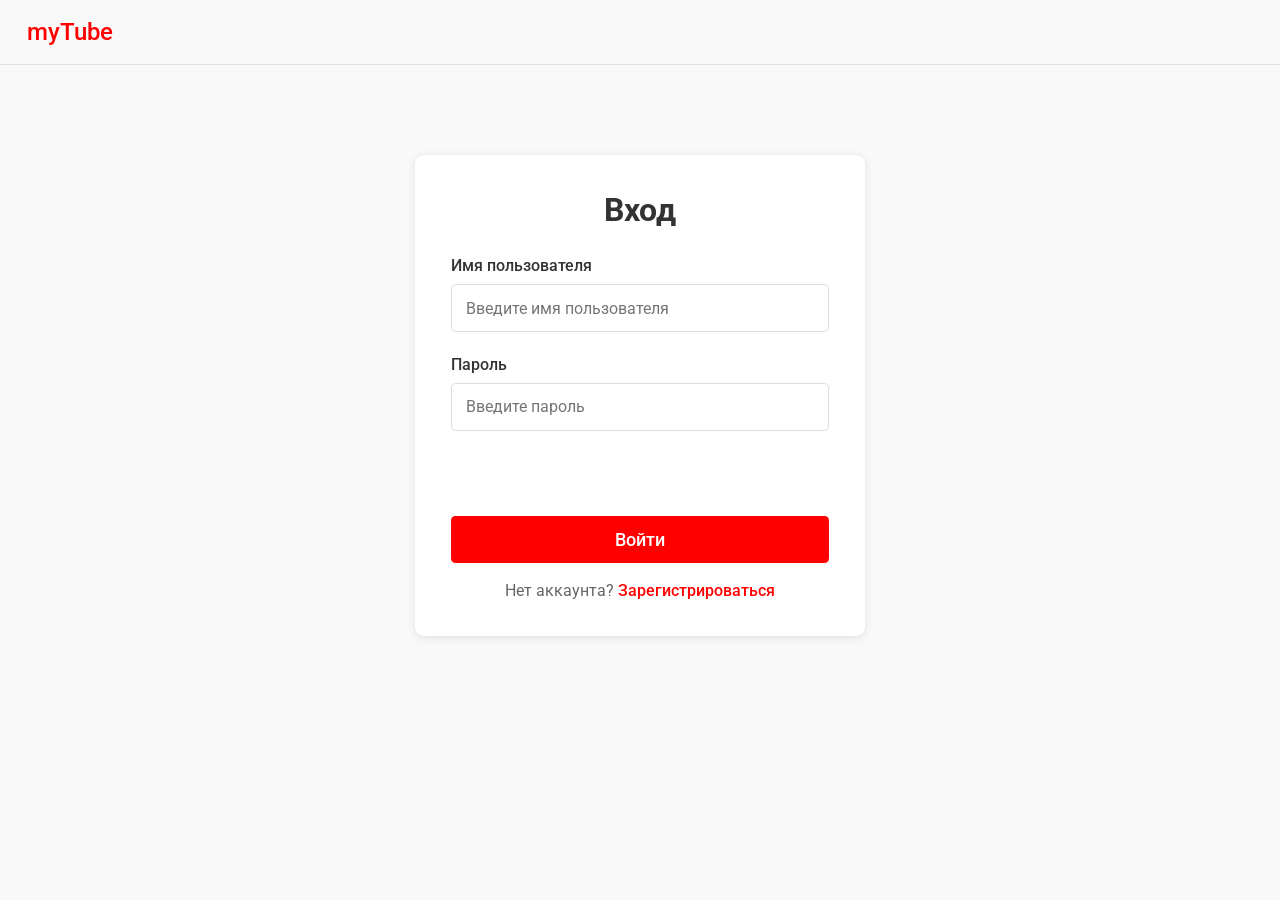
==== templates/login.html @ 0156db01 "fix video playback with dynamic format detection" ====
<!DOCTYPE html>
<html lang="ru">
<head>
    <meta charset="UTF-8">
    <meta name="viewport" content="width=device-width, initial-scale=1.0">
    <title>Вход - myTube</title>
    <link rel="stylesheet" href="/static/general.css">
    <link rel="stylesheet" href="/static/auth.css">
</head>
<body>
    <div class="header">
        <a href="/">myTube</a>
    </div>
    
    <div class="auth-container">
        <h1>Вход</h1>
        
        <form id="loginForm">
            <div class="form-group">
                <label for="username">Имя пользователя</label>
                <input type="text" id="username" name="username" placeholder="Введите имя пользователя" required>
            </div>
            
            <div class="form-group">
                <label for="password">Пароль</label>
                <input type="password" id="password" name="password" placeholder="Введите пароль" required>
            </div>
            
            <div id="authStatus" class="auth-status"></div>
            
            <button type="submit" class="btn-submit">Войти</button>
        </form>
        
        <div class="auth-links">
            Нет аккаунта? <a href="/register">Зарегистрироваться</a>
        </div>
    </div>

    <script>
        const loginForm = document.getElementById('loginForm');
        const authStatus = document.getElementById('authStatus');
        const submitBtn = document.querySelector('.btn-submit');

        loginForm.onsubmit = async function(e) {
            e.preventDefault();
            
            authStatus.textContent = '';
            authStatus.className = 'auth-status';
            submitBtn.disabled = true;
            
            const formData = new FormData(this);
            
            try {
                const response = await fetch('/login', {
                    method: 'POST',
                    body: formData
                });
                
                const result = await response.json();
                
                if (response.ok) {
                    window.location.href = result.redirect || '/';
                } else {
                    authStatus.textContent = '✗ ' + (result.error || 'Ошибка входа');
                    authStatus.className = 'auth-status error';
                    submitBtn.disabled = false;
                }
            } catch (error) {
                authStatus.textContent = '✗ Ошибка соединения: ' + error;
                authStatus.className = 'auth-status error';
                submitBtn.disabled = false;
            }
        };
    </script>
</body>
</html>
---- static/general.css ----
@import url('https://fonts.googleapis.com/css2?family=Roboto:ital,wght@0,100;0,300;0,400;0,500;0,700;0,900;1,100;1,300;1,400;1,500;1,700;1,900&display=swap');

* {
    margin: 0;
    padding: 0;
    font-family: "Roboto", sans-serif;
}

.header {
    padding: 2vh 3vh;
    display: flex;
    justify-content: space-between;
    align-items: center;
    border-bottom: 1px solid #e0e0e0;
}

.header > a {
    color: red;
    text-decoration: none;
    font-weight: 500;
    font-size: 1.5em;
}

.header-right {
    display: flex;
    gap: 1.5vh;
    align-items: center;
}

.user-info {
    color: #333;
    font-weight: 500;
    font-size: 0.95em;
}

.btn-logout, .btn-login, .btn-register, .upload-btn {
    text-decoration: none;
    padding: 0.8vh 1.5vh;
    border-radius: 0.5vh;
    font-size: 0.9em;
    transition: background-color 0.3s;
    white-space: nowrap;
    border: none;
    cursor: pointer;
}

.btn-logout {
    background-color: #f0f0f0;
    color: #333;
}

.btn-logout:hover {
    background-color: #e0e0e0;
}

.btn-login {
    background-color: transparent;
    color: red;
    border: 1px solid red;
}

.btn-login:hover {
    background-color: #fff5f5;
}

.btn-register, .upload-btn {
    background-color: red;
    color: white;
}

.btn-register:hover, .upload-btn:hover {
    background-color: darkred;
}
---- static/auth.css ----
@import url('https://fonts.googleapis.com/css2?family=Roboto:ital,wght@0,100;0,300;0,400;0,500;0,700;0,900;1,100;1,300;1,400;1,500;1,700;1,900&display=swap');

* {
    margin: 0;
    padding: 0;
    font-family: "Roboto", sans-serif;
    box-sizing: border-box;
}

body {
    background-color: #f9f9f9;
}

.auth-container {
    max-width: 450px;
    margin: 10vh auto;
    padding: 4vh;
    background-color: white;
    border-radius: 1vh;
    box-shadow: 0 2px 10px rgba(0, 0, 0, 0.1);
}

.auth-container h1 {
    margin-bottom: 3vh;
    color: #333;
    font-size: 2em;
    text-align: center;
}

.form-group {
    margin-bottom: 2.5vh;
}

.form-group label {
    display: block;
    margin-bottom: 1vh;
    font-weight: 500;
    color: #333;
    font-size: 1em;
}

.form-group input {
    width: 100%;
    padding: 1.5vh;
    border: 1px solid #ddd;
    border-radius: 0.5vh;
    font-size: 1em;
    transition: border-color 0.3s;
}

.form-group input:focus {
    outline: none;
    border-color: red;
}

.captcha-group {
    margin-top: 3vh;
}

.captcha-display {
    display: flex;
    align-items: center;
    gap: 1vh;
    margin-bottom: 1vh;
}

#captchaCanvas {
    border: 1px solid #ddd;
    border-radius: 0.5vh;
}

.captcha-refresh {
    background-color: #f0f0f0;
    border: 1px solid #ddd;
    border-radius: 0.5vh;
    padding: 1vh;
    cursor: pointer;
    font-size: 1.5em;
    transition: background-color 0.3s;
}

.captcha-refresh:hover {
    background-color: #e0e0e0;
}

.btn-submit {
    width: 100%;
    padding: 1.5vh;
    background-color: red;
    color: white;
    border: none;
    border-radius: 0.5vh;
    font-size: 1.1em;
    cursor: pointer;
    transition: background-color 0.3s;
    font-weight: 500;
    margin-top: 2vh;
}

.btn-submit:hover:not(:disabled) {
    background-color: darkred;
}

.btn-submit:disabled {
    background-color: #ccc;
    cursor: not-allowed;
}

.auth-status {
    padding: 1.5vh;
    border-radius: 0.5vh;
    margin: 2vh 0;
    text-align: center;
    font-weight: 500;
}

.auth-status.error {
    background-color: #f8d7da;
    color: #721c24;
    border: 1px solid #f5c6cb;
}

.auth-links {
    text-align: center;
    margin-top: 2vh;
    color: #666;
}

.auth-links a {
    color: red;
    text-decoration: none;
    font-weight: 500;
}

.auth-links a:hover {
    text-decoration: underline;
}

@media (max-width: 768px) {
    .auth-container {
        margin: 5vh 2vh;
        padding: 2vh;
    }
}
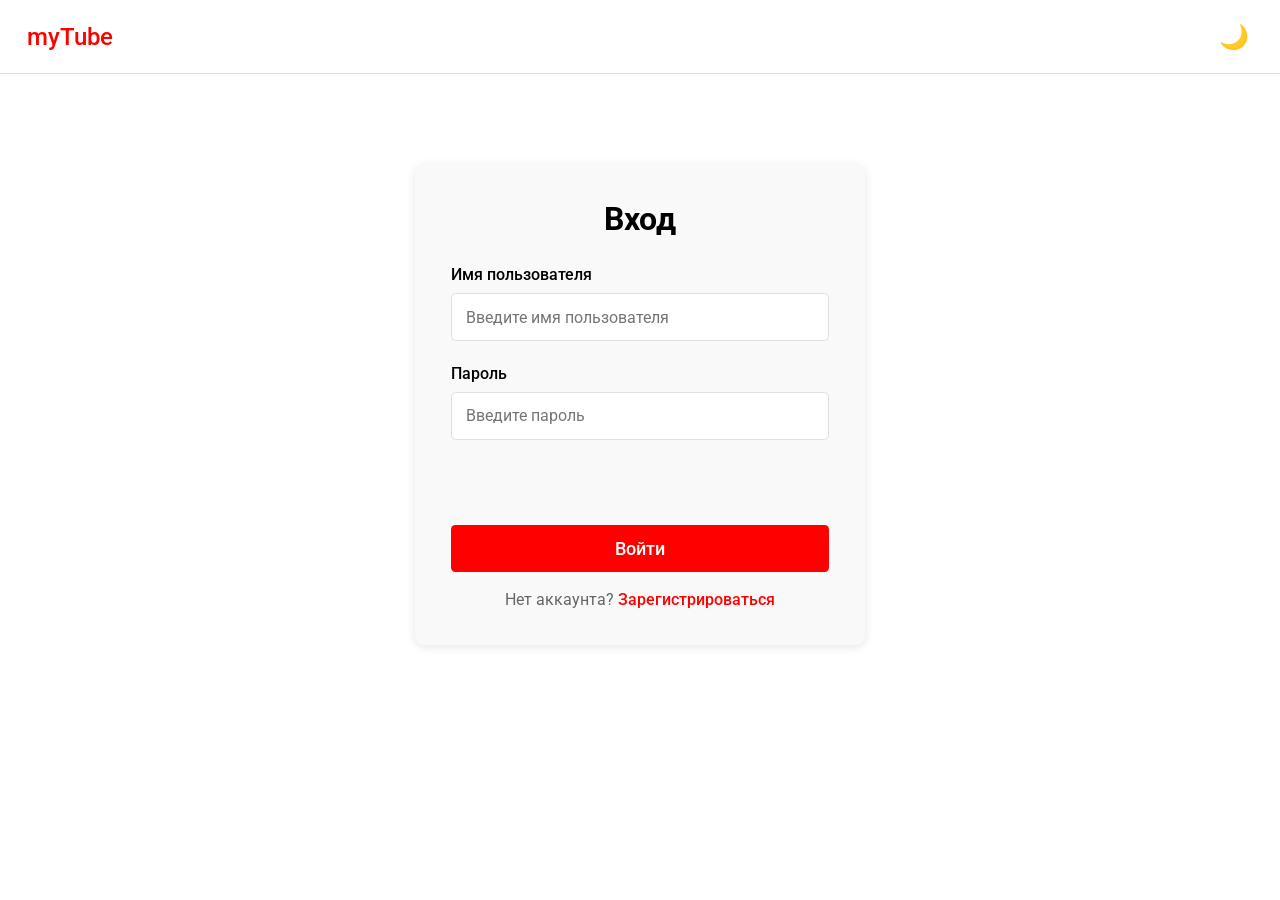
==== commit bed1d575: "Add all features: password hashing, dark theme, comments, search, views, profiles, subscriptions, fi" ====
--- a/templates/login.html
+++ b/templates/login.html
@@ -10,6 +10,7 @@
 <body>
     <div class="header">
         <a href="/">myTube</a>
+        <button class="theme-toggle" onclick="toggleTheme()">🌙</button>
     </div>
     
     <div class="auth-container">
@@ -71,6 +72,24 @@
                 submitBtn.disabled = false;
             }
         };
+
+        function toggleTheme() {
+            const currentTheme = document.documentElement.getAttribute('data-theme');
+            const newTheme = currentTheme === 'dark' ? 'light' : 'dark';
+            document.documentElement.setAttribute('data-theme', newTheme);
+            localStorage.setItem('theme', newTheme);
+            updateThemeIcon();
+        }
+
+        function updateThemeIcon() {
+            const theme = document.documentElement.getAttribute('data-theme');
+            const btn = document.querySelector('.theme-toggle');
+            btn.textContent = theme === 'dark' ? '☀️' : '🌙';
+        }
+
+        const savedTheme = localStorage.getItem('theme') || 'light';
+        document.documentElement.setAttribute('data-theme', savedTheme);
+        updateThemeIcon();
     </script>
 </body>
 </html>
--- a/static/general.css
+++ b/static/general.css
@@ -1,4 +1,24 @@
 @import url('https://fonts.googleapis.com/css2?family=Roboto:ital,wght@0,100;0,300;0,400;0,500;0,700;0,900;1,100;1,300;1,400;1,500;1,700;1,900&display=swap');
+
+:root {
+    --bg-color: #ffffff;
+    --text-color: #000000;
+    --header-bg: #ffffff;
+    --border-color: #e0e0e0;
+    --card-bg: #f9f9f9;
+    --input-bg: #ffffff;
+    --button-hover: #e0e0e0;
+}
+
+[data-theme="dark"] {
+    --bg-color: #181818;
+    --text-color: #ffffff;
+    --header-bg: #202020;
+    --border-color: #3a3a3a;
+    --card-bg: #282828;
+    --input-bg: #121212;
+    --button-hover: #3a3a3a;
+}
 
 * {
     margin: 0;
@@ -6,12 +26,19 @@
     font-family: "Roboto", sans-serif;
 }
 
+body {
+    background-color: var(--bg-color);
+    color: var(--text-color);
+    transition: background-color 0.3s, color 0.3s;
+}
+
 .header {
     padding: 2vh 3vh;
     display: flex;
     justify-content: space-between;
     align-items: center;
-    border-bottom: 1px solid #e0e0e0;
+    border-bottom: 1px solid var(--border-color);
+    background-color: var(--header-bg);
 }
 
 .header > a {
@@ -28,9 +55,22 @@
 }
 
 .user-info {
-    color: #333;
+    color: var(--text-color);
     font-weight: 500;
     font-size: 0.95em;
+    text-decoration: none;
+}
+
+.user-info:hover {
+    text-decoration: underline;
+}
+
+.theme-toggle {
+    background: none;
+    border: none;
+    font-size: 1.5em;
+    cursor: pointer;
+    padding: 0.5vh;
 }
 
 .btn-logout, .btn-login, .btn-register, .upload-btn {
@@ -45,12 +85,12 @@
 }
 
 .btn-logout {
-    background-color: #f0f0f0;
-    color: #333;
+    background-color: var(--button-hover);
+    color: var(--text-color);
 }
 
 .btn-logout:hover {
-    background-color: #e0e0e0;
+    background-color: var(--border-color);
 }
 
 .btn-login {
@@ -60,7 +100,7 @@
 }
 
 .btn-login:hover {
-    background-color: #fff5f5;
+    background-color: rgba(255, 0, 0, 0.1);
 }
 
 .btn-register, .upload-btn {
--- a/static/auth.css
+++ b/static/auth.css
@@ -7,22 +7,18 @@
     box-sizing: border-box;
 }
 
-body {
-    background-color: #f9f9f9;
-}
-
 .auth-container {
     max-width: 450px;
     margin: 10vh auto;
     padding: 4vh;
-    background-color: white;
+    background-color: var(--card-bg);
     border-radius: 1vh;
     box-shadow: 0 2px 10px rgba(0, 0, 0, 0.1);
 }
 
 .auth-container h1 {
     margin-bottom: 3vh;
-    color: #333;
+    color: var(--text-color);
     font-size: 2em;
     text-align: center;
 }
@@ -35,17 +31,19 @@
     display: block;
     margin-bottom: 1vh;
     font-weight: 500;
-    color: #333;
+    color: var(--text-color);
     font-size: 1em;
 }
 
 .form-group input {
     width: 100%;
     padding: 1.5vh;
-    border: 1px solid #ddd;
+    border: 1px solid var(--border-color);
     border-radius: 0.5vh;
     font-size: 1em;
     transition: border-color 0.3s;
+    background-color: var(--input-bg);
+    color: var(--text-color);
 }
 
 .form-group input:focus {
@@ -65,13 +63,13 @@
 }
 
 #captchaCanvas {
-    border: 1px solid #ddd;
+    border: 1px solid var(--border-color);
     border-radius: 0.5vh;
 }
 
 .captcha-refresh {
-    background-color: #f0f0f0;
-    border: 1px solid #ddd;
+    background-color: var(--card-bg);
+    border: 1px solid var(--border-color);
     border-radius: 0.5vh;
     padding: 1vh;
     cursor: pointer;
@@ -80,7 +78,7 @@
 }
 
 .captcha-refresh:hover {
-    background-color: #e0e0e0;
+    background-color: var(--button-hover);
 }
 
 .btn-submit {
@@ -141,4 +139,4 @@
         margin: 5vh 2vh;
         padding: 2vh;
     }
-}
+}
